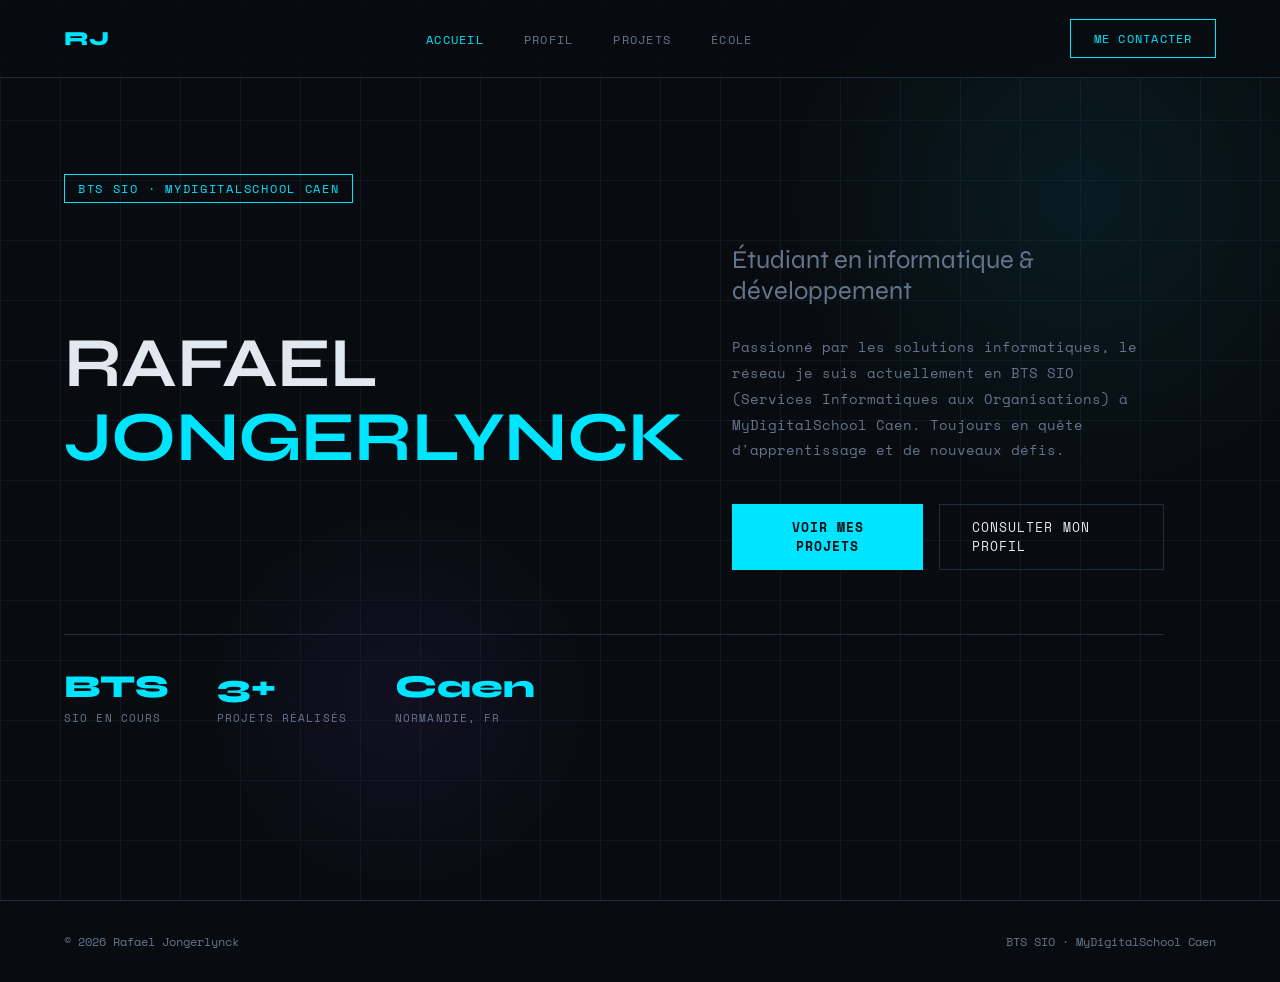
==== index.html @ 28421e58 "feat: add URL parameter handling for section redirection in script.js feat: enhance vpn-certificates" ====
<!DOCTYPE html>
<html lang="fr">
<head>
  <meta charset="UTF-8" />
  <meta name="viewport" content="width=device-width, initial-scale=1.0" />
  <title>Rafael Jongerlynck — Portfolio</title>
  <link rel="icon" type="image/png" href="RJ-portfolio.png" />
  <link rel="preconnect" href="https://fonts.googleapis.com" />
  <link href="https://fonts.googleapis.com/css2?family=Space+Mono:ital,wght@0,400;0,700;1,400&family=Syne:wght@400;600;700;800&display=swap" rel="stylesheet" />
  <style>
    *, *::before, *::after { box-sizing: border-box; margin: 0; padding: 0; }

    :root {
      --bg: #080c10;
      --bg2: #0d1117;
      --surface: #111820;
      --border: #1e2d3d;
      --accent: #00e5ff;
      --accent2: #7c3aed;
      --text: #e2e8f0;
      --muted: #64748b;
      --font-head: 'Syne', sans-serif;
      --font-mono: 'Space Mono', monospace;
    }

    html { scroll-behavior: smooth; }

    body {
      background: var(--bg);
      color: var(--text);
      font-family: var(--font-mono);
      min-height: 100vh;
      overflow-x: hidden;
    }

    /* ─── NAV ─── */
    nav {
      position: fixed;
      top: 0; left: 0; right: 0;
      z-index: 100;
      display: flex;
      align-items: center;
      justify-content: space-between;
      padding: 1.2rem 4rem;
      background: rgba(8,12,16,.85);
      backdrop-filter: blur(16px);
      border-bottom: 1px solid var(--border);
    }

    .nav-logo {
      font-family: var(--font-head);
      font-weight: 800;
      font-size: 1.25rem;
      letter-spacing: -.02em;
      color: var(--accent);
      cursor: pointer;
    }
    .nav-logo span { color: var(--text); }

    .nav-links { display: flex; gap: 2.5rem; list-style: none; }
    .nav-links a {
      font-size: .78rem;
      letter-spacing: .1em;
      text-transform: uppercase;
      color: var(--muted);
      text-decoration: none;
      transition: color .2s;
      cursor: pointer;
    }
    .nav-links a:hover, .nav-links a.active { color: var(--accent); }

    .nav-cta {
      font-size: .78rem;
      letter-spacing: .1em;
      text-transform: uppercase;
      padding: .55rem 1.4rem;
      border: 1px solid var(--accent);
      color: var(--accent);
      background: transparent;
      cursor: pointer;
      font-family: var(--font-mono);
      transition: background .2s, color .2s;
    }
    .nav-cta:hover { background: var(--accent); color: var(--bg); }

    /* ─── PAGES ─── */
    .page { display: none; padding-top: 80px; min-height: 100vh; }
    .page.active { display: block; }

    /* ─── HOME ─── */
    #home {
      display: none;
      flex-direction: column;
      justify-content: center;
      align-items: flex-start;
      min-height: 100vh;
      padding: 0 4rem;
      position: relative;
      overflow: hidden;
    }
    #home.active { display: flex; }

    .home-grid-bg {
      position: absolute;
      inset: 0;
      background-image:
        linear-gradient(var(--border) 1px, transparent 1px),
        linear-gradient(90deg, var(--border) 1px, transparent 1px);
      background-size: 60px 60px;
      opacity: .35;
    }

    .home-glow {
      position: absolute;
      width: 600px; height: 600px;
      border-radius: 50%;
      background: radial-gradient(circle, rgba(0,229,255,.07) 0%, transparent 70%);
      top: -100px; right: -100px;
      pointer-events: none;
    }
    .home-glow2 {
      position: absolute;
      width: 400px; height: 400px;
      border-radius: 50%;
      background: radial-gradient(circle, rgba(124,58,237,.08) 0%, transparent 70%);
      bottom: 0; left: 200px;
      pointer-events: none;
    }

    .hero-content { position: relative; z-index: 2; max-width: 1100px; }

    .hero-grid {
      display: flex;
      gap: 3rem;
      align-items: center;
      justify-content: space-between;
    }
    .hero-left { flex: 0 0 45%; display: flex; align-items: center; }
    .hero-right { flex: 1 1 55%; }
    .hero-name { text-transform: uppercase; }

    @media (max-width: 768px) {
      .hero-grid { flex-direction: column; gap: 1.2rem; }
      .hero-left, .hero-right { flex: 1 1 100%; }
      .hero-name { font-size: clamp(2rem, 8vw, 3.2rem); }
      #home { padding-left: 1.5rem; padding-right: 1.5rem; }
    }

    .hero-tag {
      display: inline-block;
      font-size: .72rem;
      letter-spacing: .15em;
      text-transform: uppercase;
      color: var(--accent);
      border: 1px solid var(--accent);
      padding: .3rem .8rem;
      margin-bottom: 1.8rem;
      opacity: 0;
      animation: fadeUp .6s .2s forwards;
    }

    .hero-name {
      font-family: var(--font-head);
      font-weight: 700;
      font-size: clamp(2.6rem, 5.5vw, 4.8rem);
      line-height: 1.05;
      letter-spacing: -0.01em;
      color: var(--text);
      opacity: 0;
      animation: fadeUp .6s .35s forwards;
    }
    .hero-name .accent { color: var(--accent); }

    .hero-sub {
      font-family: var(--font-head);
      font-size: clamp(1.1rem, 2.5vw, 1.6rem);
      color: var(--muted);
      margin-top: .8rem;
      opacity: 0;
      animation: fadeUp .6s .5s forwards;
    }

    .hero-desc {
      font-size: .85rem;
      line-height: 1.9;
      color: var(--muted);
      margin-top: 1.8rem;
      max-width: 520px;
      opacity: 0;
      animation: fadeUp .6s .65s forwards;
    }

    .hero-actions {
      display: flex;
      gap: 1rem;
      margin-top: 2.5rem;
      opacity: 0;
      animation: fadeUp .6s .8s forwards;
    }

    .btn-primary {
      padding: .8rem 2rem;
      background: var(--accent);
      color: var(--bg);
      font-family: var(--font-mono);
      font-size: .8rem;
      letter-spacing: .08em;
      text-transform: uppercase;
      border: none;
      cursor: pointer;
      font-weight: 700;
      transition: opacity .2s, transform .2s;
    }
    .btn-primary:hover { opacity: .85; transform: translateY(-2px); }

    .btn-ghost {
      padding: .8rem 2rem;
      background: transparent;
      color: var(--text);
      font-family: var(--font-mono);
      font-size: .8rem;
      letter-spacing: .08em;
      text-transform: uppercase;
      border: 1px solid var(--border);
      cursor: pointer;
      transition: border-color .2s, color .2s;
    }
    .btn-ghost:hover { border-color: var(--accent); color: var(--accent); }

    .hero-stats {
      display: flex;
      gap: 3rem;
      margin-top: 4rem;
      padding-top: 2rem;
      border-top: 1px solid var(--border);
      opacity: 0;
      animation: fadeUp .6s 1s forwards;
    }
    .stat-val {
      font-family: var(--font-head);
      font-size: 2rem;
      font-weight: 800;
      color: var(--accent);
    }
    .stat-label { font-size: .7rem; color: var(--muted); letter-spacing: .1em; text-transform: uppercase; margin-top: .2rem; }

    @keyframes fadeUp {
      from { opacity: 0; transform: translateY(24px); }
      to   { opacity: 1; transform: translateY(0); }
    }

    /* ─── SECTION COMMONS ─── */
    .section-inner { max-width: 1100px; margin: 0 auto; padding: 5rem 4rem; }
    .section-label {
      font-size: .72rem;
      letter-spacing: .2em;
      text-transform: uppercase;
      color: var(--accent);
      margin-bottom: 1rem;
    }
    .section-title {
      font-family: var(--font-head);
      font-weight: 800;
      font-size: clamp(2rem, 4vw, 3rem);
      letter-spacing: -.02em;
      line-height: 1.1;
    }
    .section-divider {
      width: 60px; height: 3px;
      background: var(--accent);
      margin: 1.5rem 0 3rem;
    }

    /* ─── PROJETS ─── */
    .projects-grid {
      display: grid;
      grid-template-columns: repeat(auto-fill, minmax(320px, 1fr));
      gap: 1.5rem;
      margin-top: 2rem;
    }

    .project-card {
      background: var(--surface);
      border: 1px solid var(--border);
      padding: 2rem;
      position: relative;
      overflow: hidden;
      transition: border-color .25s, transform .25s;
      cursor: default;
    }
    .project-link { display: block; color: inherit; text-decoration: none; }
    .project-link .project-card { cursor: pointer; }
    .project-card::before {
      content: '';
      position: absolute;
      inset: 0;
      background: linear-gradient(135deg, rgba(0,229,255,.04), transparent);
      opacity: 0;
      transition: opacity .25s;
    }
    .project-card:hover { border-color: var(--accent); transform: translateY(-4px); }
    .project-card:hover::before { opacity: 1; }

    .project-num {
      font-size: .72rem;
      color: var(--accent);
      letter-spacing: .15em;
      margin-bottom: 1rem;
    }
    .project-name {
      font-family: var(--font-head);
      font-size: 1.3rem;
      font-weight: 700;
      margin-bottom: .6rem;
    }
    .project-desc { font-size: .82rem; color: var(--muted); line-height: 1.7; }
    .project-tags { display: flex; flex-wrap: wrap; gap: .5rem; margin-top: 1.2rem; }
    .tag {
      font-size: .68rem;
      letter-spacing: .08em;
      text-transform: uppercase;
      padding: .25rem .7rem;
      border: 1px solid var(--border);
      color: var(--muted);
    }

    .project-arrow {
      position: absolute;
      top: 1.5rem; right: 1.5rem;
      font-size: 1.2rem;
      color: var(--muted);
      transition: color .2s, transform .2s;
    }
    .project-card:hover .project-arrow { color: var(--accent); transform: translate(3px,-3px); }

    /* ─── ÉCOLE ─── */
    .school-layout {
      display: grid;
      grid-template-columns: 1fr 1fr;
      gap: 4rem;
      align-items: start;
    }
    @media (max-width: 768px) { .school-layout { grid-template-columns: 1fr; } }

    .school-badge {
      display: inline-block;
      background: var(--surface);
      border: 1px solid var(--border);
      padding: 2.5rem;
      text-align: center;
      margin-bottom: 1.5rem;
    }
    .school-logo-text {
      font-family: var(--font-head);
      font-size: 2.5rem;
      font-weight: 800;
      color: var(--accent);
      line-height: 1;
    }
    .school-logo-sub { font-size: .75rem; color: var(--muted); letter-spacing: .12em; text-transform: uppercase; margin-top: .4rem; }

    .info-block { margin-bottom: 1.5rem; }
    .info-key { font-size: .7rem; letter-spacing: .15em; text-transform: uppercase; color: var(--accent); margin-bottom: .3rem; }
    .info-val { font-size: .9rem; color: var(--text); line-height: 1.6; }

    .formation-cards { display: flex; flex-direction: column; gap: 1rem; }
    .formation-card {
      background: var(--surface);
      border: 1px solid var(--border);
      border-left: 3px solid var(--accent);
      padding: 1.2rem 1.5rem;
    }
    .formation-card h3 { font-family: var(--font-head); font-size: 1rem; font-weight: 700; margin-bottom: .3rem; }
    .formation-card p { font-size: .8rem; color: var(--muted); line-height: 1.6; }

    .skills-grid { display: flex; flex-direction: column; gap: .8rem; margin-top: 2rem; }
    .skill-row { display: flex; align-items: center; gap: 1rem; }
    .skill-name { font-size: .78rem; width: 130px; flex-shrink: 0; }
    .skill-bar { flex: 1; height: 4px; background: var(--border); position: relative; overflow: hidden; }
    .skill-fill { height: 100%; background: linear-gradient(90deg, var(--accent), var(--accent2)); border-radius: 2px; }
    .skill-pct { font-size: .7rem; color: var(--muted); width: 35px; text-align: right; }

    /* ─── CONTACT ─── */
    .contact-layout {
      display: grid;
      grid-template-columns: 1fr 1.4fr;
      gap: 4rem;
      align-items: start;
    }
    @media (max-width: 768px) { .contact-layout { grid-template-columns: 1fr; } }

    .contact-info p { font-size: .85rem; color: var(--muted); line-height: 1.8; margin-bottom: 2rem; }

    .contact-link {
      display: flex;
      align-items: center;
      gap: 1rem;
      padding: 1rem 1.2rem;
      border: 1px solid var(--border);
      margin-bottom: .8rem;
      text-decoration: none;
      color: var(--text);
      font-size: .82rem;
      transition: border-color .2s, background .2s;
      cursor: pointer;
    }
    .contact-link:hover { border-color: var(--accent); background: rgba(0,229,255,.03); }
    .contact-link-icon { font-size: 1.1rem; }
    .contact-link-label { flex: 1; }
    .contact-link-val { color: var(--muted); font-size: .78rem; }

    .contact-form { display: flex; flex-direction: column; gap: 1.2rem; }

    .form-group { display: flex; flex-direction: column; gap: .5rem; }
    .form-label { font-size: .72rem; letter-spacing: .12em; text-transform: uppercase; color: var(--accent); }

    .form-input, .form-textarea {
      background: var(--surface);
      border: 1px solid var(--border);
      color: var(--text);
      font-family: var(--font-mono);
      font-size: .83rem;
      padding: .85rem 1rem;
      outline: none;
      transition: border-color .2s;
      width: 100%;
      resize: none;
    }
    .form-input:focus, .form-textarea:focus { border-color: var(--accent); }
    .form-textarea { min-height: 140px; }

    .form-submit {
      padding: .9rem;
      background: var(--accent);
      color: var(--bg);
      font-family: var(--font-mono);
      font-size: .82rem;
      letter-spacing: .1em;
      text-transform: uppercase;
      border: none;
      cursor: pointer;
      font-weight: 700;
      transition: opacity .2s;
    }
    .form-submit:hover { opacity: .85; }

    .form-success {
      display: none;
      padding: 1rem;
      border: 1px solid var(--accent);
      color: var(--accent);
      font-size: .82rem;
      text-align: center;
    }

    /* ─── FOOTER ─── */
    footer {
      border-top: 1px solid var(--border);
      padding: 2rem 4rem;
      display: flex;
      justify-content: space-between;
      align-items: center;
      font-size: .72rem;
      color: var(--muted);
    }

    /* ─── SCROLLBAR ─── */
    ::-webkit-scrollbar { width: 4px; }
    ::-webkit-scrollbar-track { background: var(--bg); }
    ::-webkit-scrollbar-thumb { background: var(--border); }

    /* ─── RESPONSIVE NAV ─── */
    @media (max-width: 640px) {
      nav { padding: 1rem 1.5rem; }
      .nav-links { gap: 1.2rem; }
      .nav-cta { display: none; }
      #home, .section-inner { padding-left: 1.5rem; padding-right: 1.5rem; }
      footer { padding: 1.5rem; flex-direction: column; gap: .5rem; text-align: center; }
    }
  </style>
</head>
<body>

<!-- NAV -->
<nav>
  <div class="nav-logo" onclick="showPage('home')">RJ</div>
  <ul class="nav-links">
    <li><a onclick="showPage('home')" id="nav-home" class="active">Accueil</a></li>
    <li><a href="profil.html" id="nav-profil">Profil</a></li>
    <li><a onclick="showPage('projects')" id="nav-projects">Projets</a></li>
    <li><a onclick="showPage('school')" id="nav-school">École</a></li>
  </ul>
  <button class="nav-cta" onclick="showPage('contact')">Me contacter</button>
</nav>

<!-- ═══════════════ HOME ═══════════════ -->
<section id="home" class="page active">
  <div class="home-grid-bg"></div>
  <div class="home-glow"></div>
  <div class="home-glow2"></div>

  <div class="hero-content">
    <span class="hero-tag">BTS SIO · MyDigitalSchool Caen</span>
    <div class="hero-grid">
      <div class="hero-left">
        <h1 class="hero-name">RAFAEL<br><span class="accent">JONGERLYNCK</span></h1>
      </div>
      <div class="hero-right">
        <p class="hero-sub">Étudiant en informatique & développement</p>
        <p class="hero-desc">
          Passionné par les solutions informatiques, le réseau je suis actuellement en BTS SIO (Services Informatiques aux Organisations)
          à MyDigitalSchool Caen. Toujours en quête d'apprentissage et de nouveaux défis.
        </p>
        <div class="hero-actions">
          <button class="btn-primary" onclick="showPage('projects')">Voir mes projets</button>
          <a href="profil.html" class="btn-ghost" style="text-decoration: none; display: inline-block; cursor: pointer;">Consulter mon profil</a>
        </div>
      </div>
    </div>
    <div class="hero-stats">
      <div>
        <div class="stat-val">BTS</div>
        <div class="stat-label">SIO en cours</div>
      </div>
      <div>
        <div class="stat-val">3+</div>
        <div class="stat-label">Projets réalisés</div>
      </div>
      <div>
        <div class="stat-val">Caen</div>
        <div class="stat-label">Normandie, FR</div>
      </div>
    </div>
  </div>
</section>

<!-- ═══════════════ PROJETS ═══════════════ -->
<section id="projects" class="page">
  <div class="section-inner">
    <div class="section-label">// Mes réalisations</div>
    <h2 class="section-title">Projets</h2>
    <div class="section-divider"></div>

    <div class="projects-grid">

      <!-- Projet 01 supprimé -->

      <a href="project-01.html" class="project-link">
      <div class="project-card">
        <div class="project-num">01 —</div>
        <div class="project-arrow">↗</div>
        <div class="project-name">Application Réseau</div>
        <p class="project-desc">
          Projet orienté infrastructure et réseau, configuration et administration
          d'un système informatique complet en environnement simulé.
        </p>
        <div class="project-tags">
          <span class="tag">Réseau</span>
          <span class="tag">Linux</span>
          <span class="tag">Administration</span>
        </div>
      </div>
      </a>

      <a href="project-02.html" class="project-link">
      <div class="project-card">
        <div class="project-num">02 —</div>
        <div class="project-arrow">↗</div>
        <div class="project-name">Portfolio Personnel</div>
        <p class="project-desc">
          Ce portfolio ! Conçu entièrement en HTML, CSS et JavaScript vanilla.
          Navigation SPA fluide, design responsive et thème sombre moderne.
        </p>
        <div class="project-tags">
          <span class="tag">HTML</span>
          <span class="tag">CSS</span>
          <span class="tag">JS</span>
          <span class="tag">Design</span>
        </div>
      </div>
      </a>

      <a href="#" class="project-link">
      <div class="project-card">
        <div class="project-num">03 —</div>
        <div class="project-arrow">↗</div>
        <div class="project-name">Projet Personnel</div>
        <p class="project-desc">
          Un projet personnel ambitieux combinant mes apprentissages en développement
          et infrastructure. Une réalisation qui me tient particulièrement à cœur.
        </p>
        <div class="project-tags">
          <span class="tag">En développement</span>
        </div>
      </div>
      </a>

      <!-- Carte "En cours" -->
      <div class="project-card" style="border-style: dashed; opacity: .6;">
        <div class="project-num">04 —</div>
        <div class="project-name" style="color:var(--muted);">Prochain projet…</div>
        <p class="project-desc">Des nouveaux projets est en cours de développement. Cela implique une raspberry !</p>
        <div class="project-tags">
          <span class="tag" style="border-color:var(--accent);color:var(--accent);">À venir</span>
        </div>
      </div>

    </div>
  </div>
</section>

<!-- ═══════════════ ÉCOLE ═══════════════ -->
<section id="school" class="page">
  <div class="section-inner">
    <div class="section-label">// Parcours académique</div>
    <h2 class="section-title">Mon École</h2>
    <div class="section-divider"></div>

    <div class="school-layout">
      <!-- Colonne gauche -->
      <div>
        <div class="school-badge">
          <div class="school-logo-text">MDS</div>
          <div class="school-logo-sub">MyDigitalSchool</div>
        </div>

        <div class="info-block">
          <div class="info-key">Établissement</div>
          <div class="info-val">MyDigitalSchool Caen</div>
        </div>
        <div class="info-block">
          <div class="info-key">Formation</div>
          <div class="info-val">BTS Services Informatiques aux Organisations (SIO)</div>
        </div>
        <div class="info-block">
          <div class="info-key">Localisation</div>
          <div class="info-val">Caen, Normandie — France</div>
        </div>
        <div class="info-block">
          <div class="info-key">Durée</div>
          <div class="info-val">2 ans (Bac+2)</div>
        </div>

        <!-- Compétences -->
        <div style="margin-top: 2.5rem;">
          <div class="section-label">// Compétences techniques - personnelles</div>
          <div class="skills-grid">
            <div class="skill-row">
              <span class="skill-name">HTML / CSS</span>
              <div class="skill-bar"><div class="skill-fill" style="width:20%"></div></div>
              <span class="skill-pct">20%</span>
            </div>
            <div class="skill-row">
              <span class="skill-name">JavaScript</span>
              <div class="skill-bar"><div class="skill-fill" style="width:20%"></div></div>
              <span class="skill-pct">20%</span>
            </div>
            <div class="skill-row">
              <span class="skill-name">PHP / SQL</span>
              <div class="skill-bar"><div class="skill-fill" style="width:20%"></div></div>
              <span class="skill-pct">20%</span>
            </div>
            <div class="skill-row">
              <span class="skill-name">Réseau</span>
              <div class="skill-bar"><div class="skill-fill" style="width:35%"></div></div>
              <span class="skill-pct">35%</span>
            </div>
            <div class="skill-row">
              <span class="skill-name">Linux</span>
              <div class="skill-bar"><div class="skill-fill" style="width:25%"></div></div>
              <span class="skill-pct">25%</span>
            </div>
          </div>
        </div>
      </div>

      <!-- Colonne droite -->
      <div>
        <div class="section-label" style="margin-bottom:1rem">// Programme BTS SIO</div>
        <div class="formation-cards">
          <div class="formation-card">
            <h3>Développement Web & Applications</h3>
            <p>Conception et développement d'applications web full-stack. Maîtrise des langages HTML, CSS, JavaScript, PHP et des bases de données relationnelles.</p>
          </div>
          <div class="formation-card">
            <h3>Infrastructure & Réseaux</h3>
            <p>Administration systèmes et réseaux, virtualisation, sécurité informatique et gestion des infrastructures d'entreprise.</p>
          </div>
          <div class="formation-card">
            <h3>Cybersécurité</h3>
            <p>Sensibilisation aux enjeux de la sécurité informatique, protection des données et mise en place de politiques de sécurité.</p>
          </div>
          <div class="formation-card">
            <h3>Gestion de Projet</h3>
            <p>Méthodes agiles, travail en équipe, gestion de projet informatique et communication professionnelle en environnement technique.</p>
          </div>
          <div class="formation-card" style="border-left-color:var(--accent2)">
            <h3>Stages en entreprise</h3>
            <p>Immersion professionnelle en entreprise permettant d'appliquer les compétences acquises dans un contexte réel et opérationnel.</p>
          </div>
        </div>
      </div>
    </div>
  </div>
</section>

<!-- ═══════════════ CONTACT ═══════════════ -->
<section id="contact" class="page">
  <div class="section-inner">
    <div class="section-label">// Entrer en relation</div>
    <h2 class="section-title">Me Contacter</h2>
    <div class="section-divider"></div>

    <div class="contact-layout">
      <!-- Infos gauche -->
      <div class="contact-info">
        <p>
          Étudiant en BTS SIO à Caen, je suis ouvert aux opportunités d'alternance,
          pour un poste de technicien réseau. N'hésitez pas à me laisser un message !
        </p>

        <div class="contact-link">
          <span class="contact-link-icon">📧</span>
          <span class="contact-link-label">Email</span>
          <span class="contact-link-val">rafael.jongerlynck@gmail.com</span>
        </div>
        <div class="contact-link">
          <span class="contact-link-icon">📍</span>
          <span class="contact-link-label">Localisation</span>
          <span class="contact-link-val">Caen, Normandie</span>
        </div>
        <div class="contact-link">
          <span class="contact-link-icon">🎓</span>
          <span class="contact-link-label">École</span>
          <span class="contact-link-val">MyDigitalSchool Caen</span>
        </div>
        <div class="contact-link">
          <span class="contact-link-icon">🐙</span>
          <span class="contact-link-label">GitHub</span>
          <span class="contact-link-val">RafaeLPrimee</span>
        </div>
      </div>

      <!-- Formulaire droite -->
      <div>
        <div class="contact-form">
          <div class="form-group">
            <label class="form-label">Votre nom</label>
            <input class="form-input" type="text" id="f-name" placeholder="Nom Prenom" />
          </div>
          <div class="form-group">
            <label class="form-label">Votre email</label>
            <input class="form-input" type="email" id="f-email" placeholder="votre@exemple.fr" />
          </div>
          <div class="form-group">
            <label class="form-label">Sujet</label>
            <input class="form-input" type="text" id="f-subject" placeholder="Proposition d'alternance, collaboration…" />
          </div>
          <div class="form-group">
            <label class="form-label">Message</label>
            <textarea class="form-textarea" id="f-message" placeholder="Dites-moi tout…"></textarea>
          </div>
          <button class="form-submit" id="btn-submit">
            Envoyer le message →
          </button>
          <div class="form-success" id="form-success">
            ✓ Message bien reçu ! Je vous répondrai dans les plus brefs délais.
          </div>
        </div>
      </div>
    </div>
  </div>
</section>

<!-- FOOTER -->
<footer>
  <span>© 2026 Rafael Jongerlynck</span>
  <span>BTS SIO · MyDigitalSchool Caen</span>
</footer>

<script>
  // ─── Navigation SPA ───
  function showPage(id) {
    document.querySelectorAll('.page').forEach(p => p.classList.remove('active'));
    document.querySelectorAll('.nav-links a').forEach(a => a.classList.remove('active'));

    const target = document.getElementById(id);
    if (target) {
      target.classList.add('active');
      window.scrollTo({ top: 0, behavior: 'smooth' });
    }

    const navEl = document.getElementById('nav-' + id);
    if (navEl) navEl.classList.add('active');
  }

  // ─── Barre de compétences animée à l'apparition ───
  const observer = new IntersectionObserver(entries => {
    entries.forEach(e => {
      if (e.isIntersecting) {
        e.target.querySelectorAll('.skill-fill').forEach(bar => {
          bar.style.transition = 'width .9s cubic-bezier(.4,0,.2,1)';
        });
      }
    });
  }, { threshold: .3 });

  document.querySelectorAll('.skills-grid').forEach(el => observer.observe(el));

  // ─── Gestion des paramètres URL ───
  document.addEventListener('DOMContentLoaded', function() {
    const params = new URLSearchParams(window.location.search);
    const section = params.get('section');
    if (section === 'projects') {
      showPage('projects');
      window.history.replaceState({}, document.title, window.location.pathname);
    }
  });
</script>
<script src="script.js"></script>
</body>
</html>
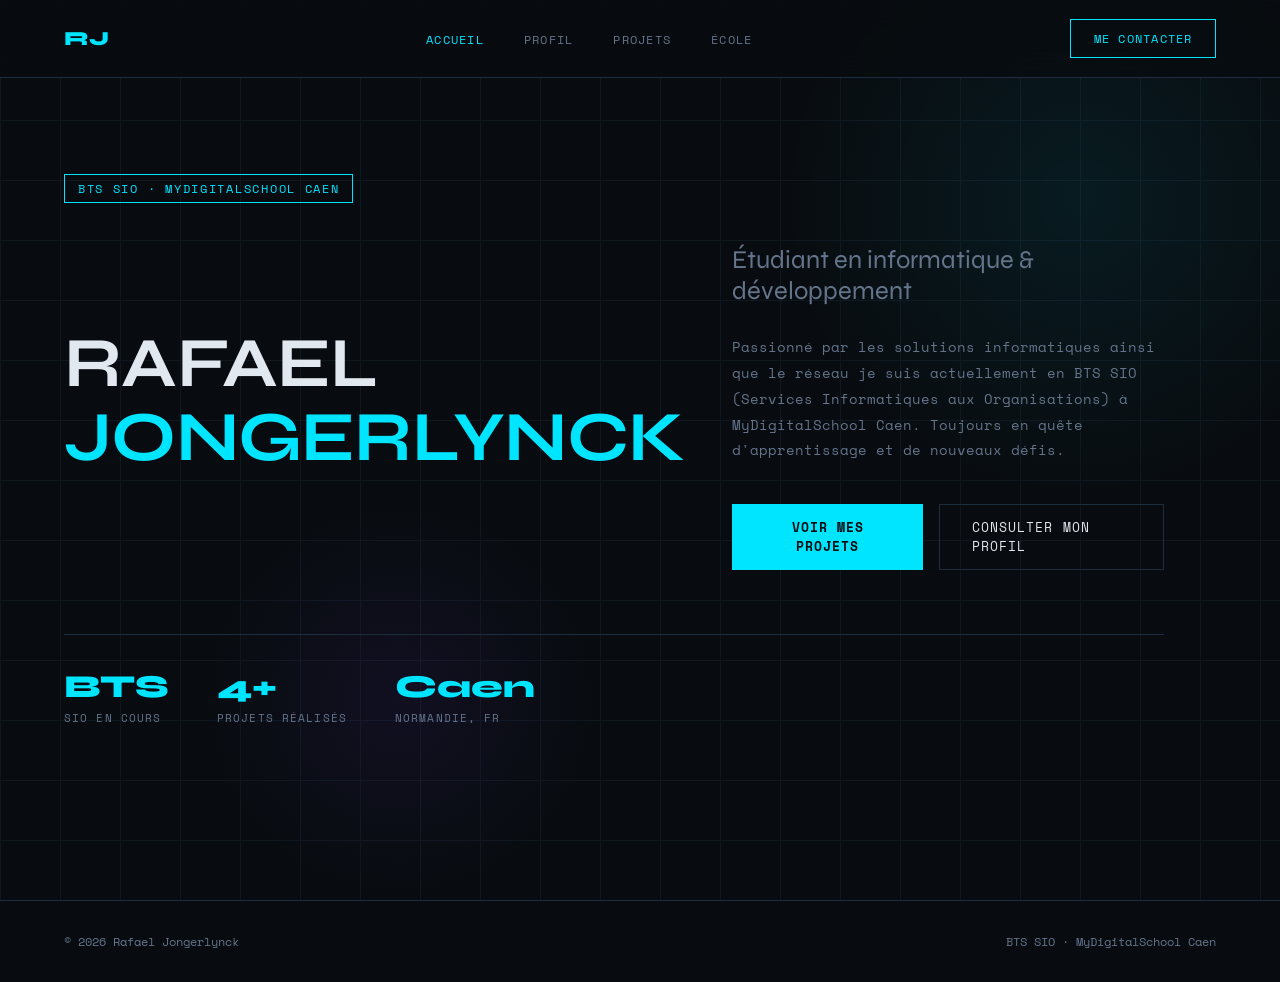
==== commit c47638fb: "ptite modif" ====
--- a/index.html
+++ b/index.html
@@ -272,6 +272,104 @@
     }
 
     /* ─── PROJETS ─── */
+    .projects-header {
+      margin-top: 2rem;
+    }
+
+    .projects-header-left {
+      flex: 1;
+    }
+
+    .projects-header-right {
+      display: none;
+    }
+
+    .synthesis-card {
+      background: linear-gradient(135deg, rgba(0,229,255,.08) 0%, rgba(124,58,237,.04) 100%);
+      border: 1px solid var(--accent);
+      padding: 1.5rem;
+      height: fit-content;
+      transition: all .3s cubic-bezier(.4,0,.2,1);
+      position: relative;
+      overflow: hidden;
+      text-decoration: none;
+      color: inherit;
+      display: block;
+    }
+
+    .synthesis-card::before {
+      content: '';
+      position: absolute;
+      inset: 0;
+      background: linear-gradient(135deg, rgba(0,229,255,.15), transparent);
+      opacity: 0;
+      transition: opacity .3s;
+    }
+
+    .synthesis-card:hover {
+      border-color: var(--accent);
+      transform: translateY(-4px);
+      box-shadow: 0 8px 24px rgba(0,229,255,.1);
+    }
+
+    .synthesis-card:hover::before {
+      opacity: 1;
+    }
+
+    .synthesis-card-title {
+      font-family: var(--font-head);
+      font-size: 1.1rem;
+      font-weight: 800;
+      margin-bottom: .8rem;
+      color: var(--accent);
+      position: relative;
+      z-index: 1;
+      letter-spacing: -.01em;
+    }
+
+    .synthesis-card-desc {
+      font-size: .78rem;
+      color: var(--text);
+      line-height: 1.6;
+      margin-bottom: 1rem;
+      position: relative;
+      z-index: 1;
+    }
+
+    .synthesis-download {
+      display: inline-block;
+      padding: .5rem 1rem;
+      background: var(--accent);
+      color: var(--bg);
+      font-size: .7rem;
+      font-weight: 700;
+      letter-spacing: .08em;
+      text-decoration: none;
+      text-transform: uppercase;
+      cursor: pointer;
+      transition: all .2s;
+      position: relative;
+      z-index: 1;
+      border: none;
+    }
+
+    .synthesis-download:hover {
+      opacity: .9;
+      transform: translateY(-2px);
+    }
+
+    .synthesis-bottom {
+      display: flex;
+      justify-content: center;
+      margin-top: 3rem;
+      padding-top: 3rem;
+      border-top: 1px solid var(--border);
+    }
+
+    .synthesis-card-bottom {
+      max-width: 280px;
+    }
+
     .projects-grid {
       display: grid;
       grid-template-columns: repeat(auto-fill, minmax(320px, 1fr));
@@ -508,7 +606,7 @@
       <div class="hero-right">
         <p class="hero-sub">Étudiant en informatique & développement</p>
         <p class="hero-desc">
-          Passionné par les solutions informatiques, le réseau je suis actuellement en BTS SIO (Services Informatiques aux Organisations)
+          Passionné par les solutions informatiques ainsi que le réseau je suis actuellement en BTS SIO (Services Informatiques aux Organisations)
           à MyDigitalSchool Caen. Toujours en quête d'apprentissage et de nouveaux défis.
         </p>
         <div class="hero-actions">
@@ -523,7 +621,7 @@
         <div class="stat-label">SIO en cours</div>
       </div>
       <div>
-        <div class="stat-val">3+</div>
+        <div class="stat-val">4+</div>
         <div class="stat-label">Projets réalisés</div>
       </div>
       <div>
@@ -538,8 +636,13 @@
 <section id="projects" class="page">
   <div class="section-inner">
     <div class="section-label">// Mes réalisations</div>
-    <h2 class="section-title">Projets</h2>
-    <div class="section-divider"></div>
+    
+    <div class="projects-header">
+      <div class="projects-header-left">
+        <h2 class="section-title">Projets</h2>
+        <div class="section-divider"></div>
+      </div>
+    </div>
 
     <div class="projects-grid">
 
@@ -580,9 +683,26 @@
       </div>
       </a>
 
-      <a href="#" class="project-link">
+      <a href="docker.html" class="project-link">
       <div class="project-card">
         <div class="project-num">03 —</div>
+        <div class="project-arrow">↗</div>
+        <div class="project-name">Services Docker</div>
+        <p class="project-desc">
+          Catalogue complet d'outils et services conteneurisés pour construire une infrastructure cloud.
+          Web, bases de données, no-code, administration, automatisation et sécurité.
+        </p>
+        <div class="project-tags">
+          <span class="tag">Docker</span>
+          <span class="tag">Infrastructure</span>
+          <span class="tag">Cloud</span>
+        </div>
+      </div>
+      </a>
+
+      <div class="project-link" style="cursor: pointer;" onclick="openPersonalProject()">
+      <div class="project-card">
+        <div class="project-num">04 —</div>
         <div class="project-arrow">↗</div>
         <div class="project-name">Projet Personnel</div>
         <p class="project-desc">
@@ -590,14 +710,14 @@
           et infrastructure. Une réalisation qui me tient particulièrement à cœur.
         </p>
         <div class="project-tags">
-          <span class="tag">En développement</span>
-        </div>
-      </div>
-      </a>
+          <span class="tag">📁 Ouvrir le dossier</span>
+        </div>
+      </div>
+      </div>
 
       <!-- Carte "En cours" -->
       <div class="project-card" style="border-style: dashed; opacity: .6;">
-        <div class="project-num">04 —</div>
+        <div class="project-num">05 —</div>
         <div class="project-name" style="color:var(--muted);">Prochain projet…</div>
         <p class="project-desc">Des nouveaux projets est en cours de développement. Cela implique une raspberry !</p>
         <div class="project-tags">
@@ -605,6 +725,15 @@
         </div>
       </div>
 
+    </div>
+
+    <!-- Synthèse en bas -->
+    <div class="synthesis-bottom">
+      <a href="tableau-synthese-RJ-U5.xlsx" class="synthesis-card synthesis-card-bottom" download>
+        <div class="synthesis-card-title">📊 Tableau de Synthèse BTS</div>
+        <p class="synthesis-card-desc">Tableau récapitulatif complet avec mes compétences et réalisations</p>
+        <div class="synthesis-download">⬇️ Télécharger</div>
+      </a>
     </div>
   </div>
 </section>
@@ -816,6 +945,16 @@
       window.history.replaceState({}, document.title, window.location.pathname);
     }
   });
+
+  // ─── Ouvrir le dossier projet personnel ───
+  function openPersonalProject() {
+    // URL du dossier en localhost
+    // Remplacez le numéro de port si nécessaire
+    const folderPath = 'http://localhost:8080/AE-Parfum';
+    
+    // Ouvrir le dossier dans une nouvelle fenêtre
+    window.open(folderPath, '_blank');
+  }
 </script>
 <script src="script.js"></script>
 </body>
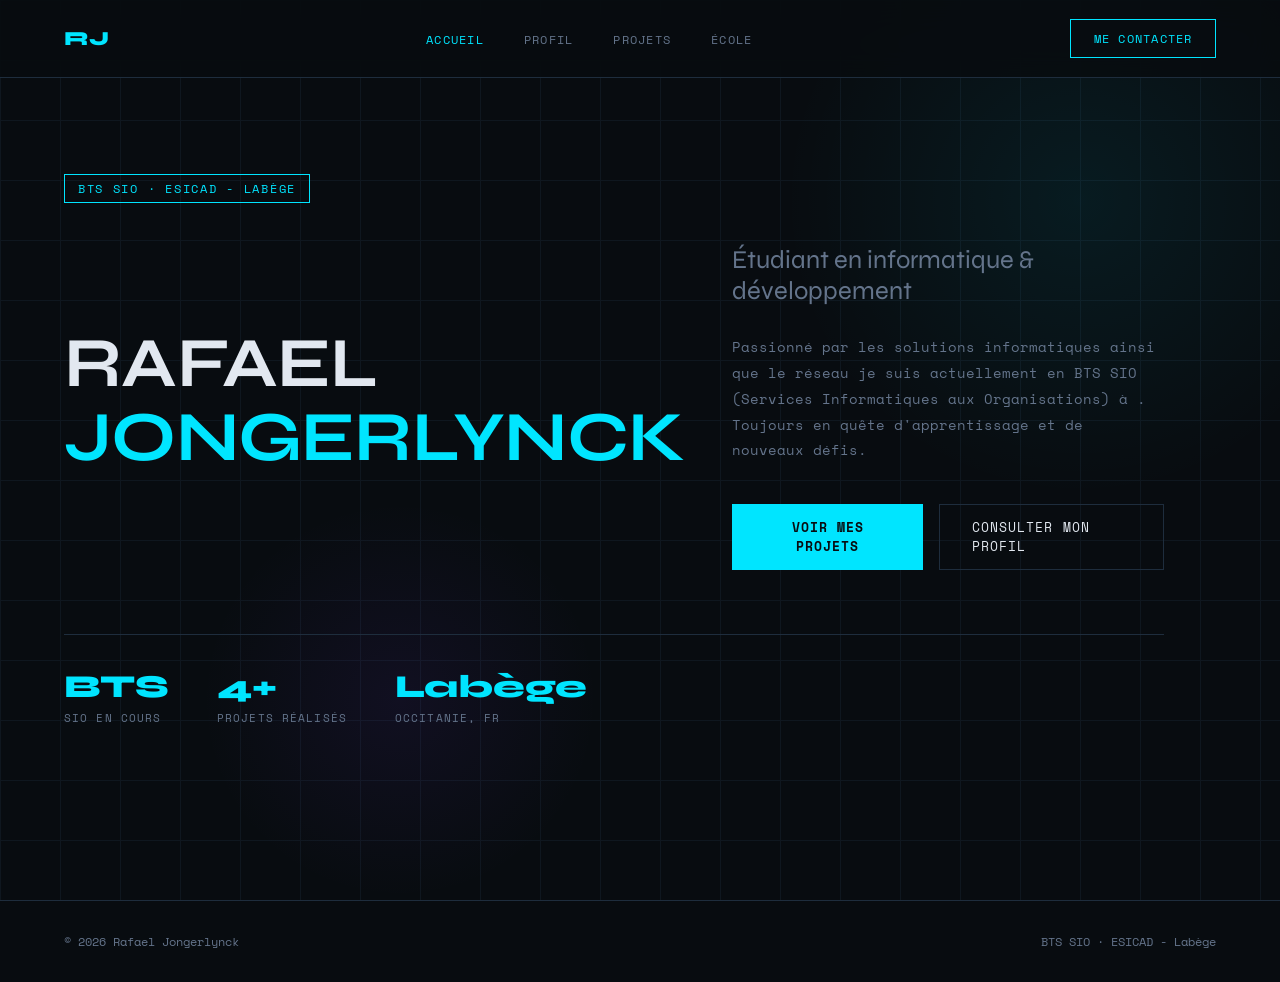
==== commit 06a2a4ea: "feat: update Active Directory project details and procedures, remove old project page" ====
--- a/index.html
+++ b/index.html
@@ -598,7 +598,7 @@
   <div class="home-glow2"></div>
 
   <div class="hero-content">
-    <span class="hero-tag">BTS SIO · MyDigitalSchool Caen</span>
+    <span class="hero-tag">BTS SIO · ESICAD - Labège</span>
     <div class="hero-grid">
       <div class="hero-left">
         <h1 class="hero-name">RAFAEL<br><span class="accent">JONGERLYNCK</span></h1>
@@ -607,7 +607,7 @@
         <p class="hero-sub">Étudiant en informatique & développement</p>
         <p class="hero-desc">
           Passionné par les solutions informatiques ainsi que le réseau je suis actuellement en BTS SIO (Services Informatiques aux Organisations)
-          à MyDigitalSchool Caen. Toujours en quête d'apprentissage et de nouveaux défis.
+          à . Toujours en quête d'apprentissage et de nouveaux défis.
         </p>
         <div class="hero-actions">
           <button class="btn-primary" onclick="showPage('projects')">Voir mes projets</button>
@@ -625,8 +625,8 @@
         <div class="stat-label">Projets réalisés</div>
       </div>
       <div>
-        <div class="stat-val">Caen</div>
-        <div class="stat-label">Normandie, FR</div>
+        <div class="stat-val">Labège</div>
+        <div class="stat-label">Occitanie, FR</div>
       </div>
     </div>
   </div>
@@ -665,20 +665,19 @@
       </div>
       </a>
 
-      <a href="project-02.html" class="project-link">
+      <a href="active-directory.html" class="project-link">
       <div class="project-card">
         <div class="project-num">02 —</div>
         <div class="project-arrow">↗</div>
-        <div class="project-name">Portfolio Personnel</div>
+        <div class="project-name">ACTIVE DIRECTORY</div>
         <p class="project-desc">
-          Ce portfolio ! Conçu entièrement en HTML, CSS et JavaScript vanilla.
-          Navigation SPA fluide, design responsive et thème sombre moderne.
+          Mise en place et administration d'un annuaire centralisé Active Directory,
+          intégration des comptes, groupes, GPO et sécurisation du parc informatique.
         </p>
         <div class="project-tags">
-          <span class="tag">HTML</span>
-          <span class="tag">CSS</span>
-          <span class="tag">JS</span>
-          <span class="tag">Design</span>
+          <span class="tag">Active Directory</span>
+          <span class="tag">Windows Server</span>
+          <span class="tag">Sécurité</span>
         </div>
       </div>
       </a>
@@ -700,20 +699,20 @@
       </div>
       </a>
 
-      <div class="project-link" style="cursor: pointer;" onclick="openPersonalProject()">
+      <a href="http://localhost:8000/" class="project-link" onclick="openPersonalProject(event)" style="cursor: pointer;">
       <div class="project-card">
         <div class="project-num">04 —</div>
         <div class="project-arrow">↗</div>
         <div class="project-name">Projet Personnel</div>
         <p class="project-desc">
           Un projet personnel ambitieux combinant mes apprentissages en développement
-          et infrastructure. Une réalisation qui me tient particulièrement à cœur.
+          et infrastructure. Une réalisation qui me tient particulièrement à coeur.
         </p>
         <div class="project-tags">
-          <span class="tag">📁 Ouvrir le dossier</span>
-        </div>
-      </div>
-      </div>
+          <span class="tag">🌐 Ouvrir le site</span>
+        </div>
+      </div>
+      </a>
 
       <!-- Carte "En cours" -->
       <div class="project-card" style="border-style: dashed; opacity: .6;">
@@ -755,7 +754,7 @@
 
         <div class="info-block">
           <div class="info-key">Établissement</div>
-          <div class="info-val">MyDigitalSchool Caen</div>
+          <div class="info-val">ESICAD - Labège</div>
         </div>
         <div class="info-block">
           <div class="info-key">Formation</div>
@@ -763,7 +762,7 @@
         </div>
         <div class="info-block">
           <div class="info-key">Localisation</div>
-          <div class="info-val">Caen, Normandie — France</div>
+          <div class="info-val">Labège, Occitanie — France</div>
         </div>
         <div class="info-block">
           <div class="info-key">Durée</div>
@@ -844,7 +843,7 @@
       <!-- Infos gauche -->
       <div class="contact-info">
         <p>
-          Étudiant en BTS SIO à Caen, je suis ouvert aux opportunités d'alternance,
+          Étudiant en BTS SIO à Labège, je suis ouvert aux opportunités d'alternance,
           pour un poste de technicien réseau. N'hésitez pas à me laisser un message !
         </p>
 
@@ -856,12 +855,12 @@
         <div class="contact-link">
           <span class="contact-link-icon">📍</span>
           <span class="contact-link-label">Localisation</span>
-          <span class="contact-link-val">Caen, Normandie</span>
+          <span class="contact-link-val">Labège, Occitanie</span>
         </div>
         <div class="contact-link">
           <span class="contact-link-icon">🎓</span>
           <span class="contact-link-label">École</span>
-          <span class="contact-link-val">MyDigitalSchool Caen</span>
+          <span class="contact-link-val">ESICAD - Labège</span>
         </div>
         <div class="contact-link">
           <span class="contact-link-icon">🐙</span>
@@ -904,7 +903,7 @@
 <!-- FOOTER -->
 <footer>
   <span>© 2026 Rafael Jongerlynck</span>
-  <span>BTS SIO · MyDigitalSchool Caen</span>
+  <span>BTS SIO · ESICAD - Labège</span>
 </footer>
 
 <script>
@@ -946,14 +945,19 @@
     }
   });
 
-  // ─── Ouvrir le dossier projet personnel ───
-  function openPersonalProject() {
-    // URL du dossier en localhost
-    // Remplacez le numéro de port si nécessaire
-    const folderPath = 'http://localhost:8080/AE-Parfum';
-    
-    // Ouvrir le dossier dans une nouvelle fenêtre
-    window.open(folderPath, '_blank');
+  // ─── Ouvrir le projet personnel local ───
+  function openPersonalProject(event) {
+    const projectUrl = 'http://localhost:8000/';
+    if (event) event.preventDefault();
+
+    const newWin = window.open(projectUrl, '_blank');
+    if (newWin) {
+      newWin.opener = null;
+      newWin.focus();
+      return;
+    }
+
+    window.location.href = projectUrl;
   }
 </script>
 <script src="script.js"></script>
